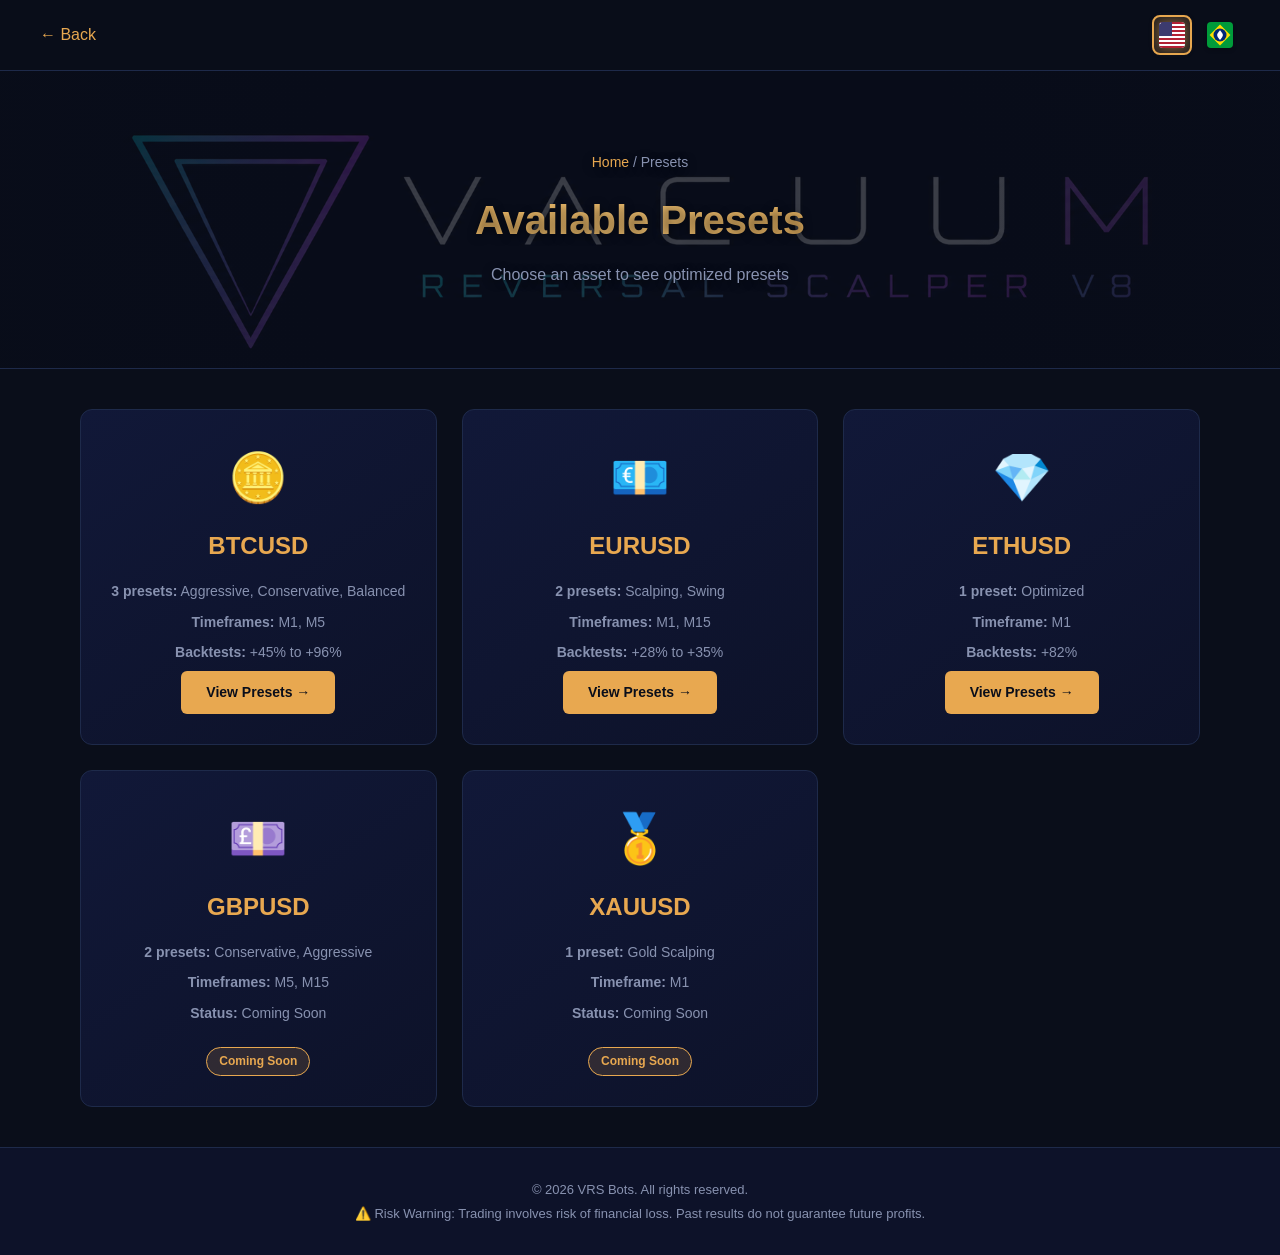
==== presets/index.html @ fb819c50 "Primeira versão do site" ====
<!DOCTYPE html>
<html lang="en">
<head>
    <meta charset="UTF-8">
    <meta name="viewport" content="width=device-width, initial-scale=1.0">
    <title data-i18n="presets_page.title">Presets - Vacuum Reversal Scalper V8</title>
    <meta name="description" content="Choose an asset to see optimized presets for Vacuum Reversal Scalper V8.">
    <link rel="stylesheet" href="../assets/css/style.css">
</head>
<body>
    <header>
        <nav>
            <a href="../index.html" class="logo" data-i18n="back">← Back</a>
        </nav>
    </header>

    <!-- Banner da página de presets -->
    <div class="page-banner">
        <p class="breadcrumb"><a href="../index.html" data-i18n="optimization_page.breadcrumb_home">Home</a> / <span data-i18n="optimization_page.breadcrumb_presets">Presets</span></p>
        <h1 data-i18n="presets_page.title">📊 Available Presets</h1>
        <p data-i18n="presets_page.desc">Choose an asset to see optimized presets</p>
    </div>

    <main class="presets-page" style="max-width: 1200px; margin: 40px auto; padding: 0 20px;">
        <div class="asset-grid">
            <!-- BTCUSD -->
            <a href="btcusd/" class="asset-card">
                <div class="asset-header">
                    <span class="asset-icon">🪙</span>
                    <h2>BTCUSD</h2>
                </div>
                <div class="asset-info">
                    <p><strong>3 presets:</strong> Aggressive, Conservative, Balanced</p>
                    <p><strong>Timeframes:</strong> M1, M5</p>
                    <p><strong>Backtests:</strong> +45% to +96%</p>
                </div>
                <span class="btn-card">View Presets →</span>
            </a>

            <!-- EURUSD -->
            <a href="eurusd/" class="asset-card">
                <div class="asset-header">
                    <span class="asset-icon">💶</span>
                    <h2>EURUSD</h2>
                </div>
                <div class="asset-info">
                    <p><strong>2 presets:</strong> Scalping, Swing</p>
                    <p><strong>Timeframes:</strong> M1, M15</p>
                    <p><strong>Backtests:</strong> +28% to +35%</p>
                </div>
                <span class="btn-card">View Presets →</span>
            </a>

            <!-- ETHUSD -->
            <a href="ethusd/" class="asset-card">
                <div class="asset-header">
                    <span class="asset-icon">💎</span>
                    <h2>ETHUSD</h2>
                </div>
                <div class="asset-info">
                    <p><strong>1 preset:</strong> Optimized</p>
                    <p><strong>Timeframe:</strong> M1</p>
                    <p><strong>Backtests:</strong> +82%</p>
                </div>
                <span class="btn-card">View Presets →</span>
            </a>

            <!-- GBPUSD -->
            <div class="asset-card">
                <div class="asset-header">
                    <span class="asset-icon">💷</span>
                    <h2>GBPUSD</h2>
                </div>
                <div class="asset-info">
                    <p><strong>2 presets:</strong> Conservative, Aggressive</p>
                    <p><strong>Timeframes:</strong> M5, M15</p>
                    <p><strong>Status:</strong> <span data-i18n="presets_page.coming_soon">Coming Soon</span></p>
                </div>
                <span class="badge" style="margin-top: 15px;" data-i18n="presets_page.coming_soon">Coming Soon</span>
            </div>

            <!-- XAUUSD -->
            <div class="asset-card">
                <div class="asset-header">
                    <span class="asset-icon">🥇</span>
                    <h2>XAUUSD</h2>
                </div>
                <div class="asset-info">
                    <p><strong>1 preset:</strong> Gold Scalping</p>
                    <p><strong>Timeframe:</strong> M1</p>
                    <p><strong>Status:</strong> <span data-i18n="presets_page.coming_soon">Coming Soon</span></p>
                </div>
                <span class="badge" style="margin-top: 15px;" data-i18n="presets_page.coming_soon">Coming Soon</span>
            </div>
        </div>
    </main>

    <footer>
        <p data-i18n="footer.copyright">© 2026 VRS Bots. All rights reserved.</p>
        <p data-i18n="footer.disclaimer">⚠️ Risk Warning: Trading involves risk of financial loss.</p>
    </footer>

    <script src="../assets/js/i18n.js"></script>
</body>
</html>
---- assets/css/style.css ----
/* ========== RESET ========== */
* {
    margin: 0;
    padding: 0;
    box-sizing: border-box;
}

/* ========== VARIÁVEIS DE CORES (Baseadas na Logo) ========== */
:root {
    /* Cores principais da logo */
    --bg-primary: #0a0e1a;
    --bg-secondary: #0d1229;
    --bg-card: #111838;
    --bg-table: #0b1025;
    
    /* Cores de texto */
    --text-primary: #e8ecf4;
    --text-secondary: #8892b0;
    
    /* Cores de destaque (dourado/laranja da logo) */
    --accent-primary: #e8a850;
    --accent-secondary: #c8893a;
    --accent-gold: #f0c070;
    
    /* Cores complementares */
    --accent-blue: #5b8def;
    --accent-red: #e05555;
    --accent-green: #4caf84;
    
    /* Bordas */
    --border: #1e2a4a;
    --border-light: #2a3a5a;
    
    /* Gradientes */
    --gradient-hero: linear-gradient(135deg, #0a0e1a 0%, #111d3a 50%, #0a0e1a 100%);
    --gradient-gold: linear-gradient(135deg, #e8a850, #f0c070, #c8893a);
    --gradient-card: linear-gradient(145deg, #111838, #0d1229);
}

/* ========== BASE ========== */
body {
    font-family: 'Segoe UI', Tahoma, Geneva, Verdana, sans-serif;
    background: var(--bg-primary);
    color: var(--text-primary);
    line-height: 1.6;
    min-height: 100vh;
}

a {
    color: var(--accent-primary);
    text-decoration: none;
    transition: all 0.3s;
}

a:hover {
    color: var(--accent-gold);
}

/* ========== HEADER ========== */
header {
    background: rgba(10, 14, 26, 0.95);
    backdrop-filter: blur(10px);
    padding: 15px 30px;
    border-bottom: 1px solid var(--border);
    position: sticky;
    top: 0;
    z-index: 100;
}

nav {
    display: flex;
    justify-content: space-between;
    align-items: center;
    max-width: 1200px;
    margin: 0 auto;
}

.logo img {
    height: 45px;
}

.nav-links {
    display: flex;
    list-style: none;
    gap: 30px;
}

.nav-links a {
    color: var(--text-primary);
    font-size: 15px;
    font-weight: 500;
    position: relative;
}

.nav-links a::after {
    content: '';
    position: absolute;
    width: 0;
    height: 2px;
    bottom: -5px;
    left: 0;
    background: var(--gradient-gold);
    transition: width 0.3s;
}

.nav-links a:hover::after {
    width: 100%;
}

/* ========== HERO COM BANNER ========== */
.hero {
    text-align: center;
    padding: 120px 20px;
    position: relative;
    overflow: hidden;
    /* Banner background */
    background-image: url('../images/banner.png');
    background-size: cover;
    background-position: center;
    background-repeat: no-repeat;
    border-bottom: 1px solid var(--border);
}

/* Overlay escuro com transparência 60% */
.hero::before {
    content: '';
    position: absolute;
    top: 0;
    left: 0;
    width: 100%;
    height: 100%;
    background: rgba(10, 14, 26, 0.9);  /* 60% de opacidade */
    z-index: 1;
}

/* Segundo overlay para efeito gradiente nas bordas */
.hero::after {
    content: '';
    position: absolute;
    top: 0;
    left: 0;
    width: 100%;
    height: 100%;
    background: radial-gradient(
        circle at center,
        transparent 40%,
        rgba(10, 14, 26, 0.4) 100%
    );
    z-index: 2;
}

/* Conteúdo do hero fica acima dos overlays */
.hero h1,
.hero .subtitle,
.hero p,
.hero .cta-buttons {
    position: relative;
    z-index: 3;
}

.hero h1 {
    font-size: 52px;
    margin-bottom: 15px;
    background: var(--gradient-gold);
    -webkit-background-clip: text;
    -webkit-text-fill-color: transparent;
    background-clip: text;
    text-shadow: 0 2px 10px rgba(0, 0, 0, 0.5);
}

.hero .subtitle {
    font-size: 24px;
    color: var(--accent-primary);
    margin-bottom: 10px;
    text-shadow: 0 2px 8px rgba(0, 0, 0, 0.5);
}

.hero p {
    font-size: 18px;
    color: var(--text-secondary);
    margin-bottom: 30px;
    text-shadow: 0 1px 5px rgba(0, 0, 0, 0.5);
}

.cta-buttons {
    display: flex;
    gap: 15px;
    justify-content: center;
    flex-wrap: wrap;
}

/* ========== BANNER PARA PÁGINAS INTERNAS ========== */
.page-banner {
    text-align: center;
    padding: 80px 20px;
    position: relative;
    overflow: hidden;
    background-image: url('../images/banner-interno.png');
    background-size: cover;
    background-position: center;
    background-repeat: no-repeat;
    border-bottom: 1px solid var(--border);
}

/* Overlay mais escuro para páginas internas (50%) */
.page-banner::before {
    content: '';
    position: absolute;
    top: 0;
    left: 0;
    width: 100%;
    height: 100%;
    background: rgba(10, 14, 26, 0.8);  /* 50% de opacidade */
    z-index: 1;
}

/* Gradiente suave nas bordas */
.page-banner::after {
    content: '';
    position: absolute;
    top: 0;
    left: 0;
    width: 100%;
    height: 100%;
    background: radial-gradient(
        circle at center,
        transparent 50%,
        rgba(10, 14, 26, 0.3) 100%
    );
    z-index: 2;
}

.page-banner h1,
.page-banner p,
.page-banner .breadcrumb {
    position: relative;
    z-index: 3;
    text-shadow: 0 2px 8px rgba(0, 0, 0, 0.5);
}

.page-banner h1 {
    font-size: 40px;
    margin-bottom: 10px;
    background: var(--gradient-gold);
    -webkit-background-clip: text;
    -webkit-text-fill-color: transparent;
    background-clip: text;
}

.page-banner p {
    color: var(--text-secondary);
    font-size: 16px;
}

.page-banner .breadcrumb {
    font-size: 14px;
    color: var(--text-secondary);
    margin-bottom: 15px;
}

.page-banner .breadcrumb a {
    color: var(--accent-primary);
}

/* ========== BOTÕES ========== */
.btn-primary {
    display: inline-block;
    padding: 14px 30px;
    background: var(--gradient-gold);
    color: #0a0e1a !important;
    border-radius: 8px;
    font-weight: 700;
    font-size: 16px;
    transition: all 0.3s;
    border: none;
    cursor: pointer;
    box-shadow: 0 4px 15px rgba(232, 168, 80, 0.3);
}

.btn-primary:hover {
    transform: translateY(-2px);
    box-shadow: 0 6px 25px rgba(232, 168, 80, 0.5);
    color: #0a0e1a !important;
}

.btn-secondary {
    display: inline-block;
    padding: 14px 30px;
    background: transparent;
    color: var(--accent-primary) !important;
    border: 2px solid var(--accent-primary);
    border-radius: 8px;
    font-weight: 600;
    font-size: 16px;
    transition: all 0.3s;
}

.btn-secondary:hover {
    background: rgba(232, 168, 80, 0.1);
    transform: translateY(-2px);
    box-shadow: 0 4px 15px rgba(232, 168, 80, 0.2);
}

.btn-download {
    display: inline-block;
    padding: 6px 15px;
    background: var(--accent-primary);
    color: #0a0e1a !important;
    border-radius: 5px;
    font-size: 13px;
    font-weight: 600;
    transition: all 0.3s;
}

.btn-download:hover {
    background: var(--accent-gold);
    transform: scale(1.05);
}

.btn-view {
    display: inline-block;
    padding: 6px 15px;
    background: transparent;
    color: var(--accent-primary) !important;
    border: 1px solid var(--accent-primary);
    border-radius: 5px;
    font-size: 13px;
    margin-right: 5px;
    transition: all 0.3s;
}

.btn-view:hover {
    background: rgba(232, 168, 80, 0.1);
}

.btn-card {
    display: inline-block;
    padding: 10px 25px;
    background: var(--accent-primary);
    color: #0a0e1a !important;
    border-radius: 6px;
    font-weight: 600;
    font-size: 14px;
    transition: all 0.3s;
}

.btn-card:hover {
    background: var(--accent-gold);
    transform: translateY(-2px);
}

.btn-buy {
    display: inline-block;
    padding: 16px 35px;
    background: var(--gradient-gold);
    color: #0a0e1a !important;
    border-radius: 10px;
    font-weight: 700;
    font-size: 18px;
    transition: all 0.3s;
    box-shadow: 0 4px 20px rgba(232, 168, 80, 0.4);
    margin-top: 20px;
}

.btn-buy:hover {
    transform: translateY(-3px);
    box-shadow: 0 8px 30px rgba(232, 168, 80, 0.6);
}

/* ========== SEÇÕES ========== */
section {
    padding: 80px 20px;
}

section h2 {
    text-align: center;
    font-size: 36px;
    margin-bottom: 20px;
    background: var(--gradient-gold);
    -webkit-background-clip: text;
    -webkit-text-fill-color: transparent;
    background-clip: text;
}

.section-desc {
    text-align: center;
    color: var(--text-secondary);
    font-size: 16px;
    margin-bottom: 40px;
}

/* ========== GRID DE CARDS ========== */
.about-grid, .preset-cards, .asset-grid {
    display: grid;
    grid-template-columns: repeat(auto-fit, minmax(280px, 1fr));
    gap: 25px;
    max-width: 1200px;
    margin: 0 auto;
    padding: 0 20px;
}

/* ========== ABOUT CARDS ========== */
.about-card {
    background: var(--gradient-card);
    padding: 30px;
    border-radius: 12px;
    border: 1px solid var(--border);
    transition: all 0.3s;
}

.about-card:hover {
    transform: translateY(-5px);
    box-shadow: 0 10px 30px rgba(0, 0, 0, 0.4);
    border-color: var(--accent-primary);
}

.card-icon {
    font-size: 40px;
    margin-bottom: 15px;
}

.about-card h3 {
    font-size: 20px;
    margin-bottom: 10px;
    color: var(--accent-primary);
}

.about-card p {
    color: var(--text-secondary);
    font-size: 14px;
    line-height: 1.7;
}

/* ========== PRESET CARDS ========== */
.preset-card {
    background: var(--gradient-card);
    padding: 30px;
    border-radius: 12px;
    border: 1px solid var(--border);
    text-align: center;
    transition: all 0.3s;
}

.preset-card:hover {
    transform: translateY(-5px);
    box-shadow: 0 10px 30px rgba(0, 0, 0, 0.4);
    border-color: var(--accent-primary);
}

.asset-icon {
    font-size: 48px;
    display: block;
    margin-bottom: 15px;
}

.preset-card h3 {
    font-size: 20px;
    margin-bottom: 10px;
    color: var(--accent-primary);
}

.preset-card p {
    color: var(--text-secondary);
    font-size: 14px;
    margin-bottom: 15px;
}

/* ========== BADGES ========== */
.badge {
    display: inline-block;
    padding: 4px 12px;
    border-radius: 20px;
    font-size: 12px;
    font-weight: 600;
    background: rgba(232, 168, 80, 0.15);
    color: var(--accent-primary);
    border: 1px solid var(--accent-primary);
}

.badge-red {
    background: rgba(224, 85, 85, 0.15);
    color: var(--accent-red);
    border: 1px solid var(--accent-red);
}

.badge-green {
    background: rgba(76, 175, 132, 0.15);
    color: var(--accent-green);
    border: 1px solid var(--accent-green);
}

.badge-blue {
    background: rgba(91, 141, 239, 0.15);
    color: var(--accent-blue);
    border: 1px solid var(--accent-blue);
}

.badge-gold {
    background: rgba(232, 168, 80, 0.15);
    color: var(--accent-gold);
    border: 1px solid var(--accent-gold);
}

/* ========== BUY SECTION ========== */
.buy-section {
    background: var(--gradient-hero);
    border-top: 1px solid var(--border);
    border-bottom: 1px solid var(--border);
}

.buy-card {
    max-width: 600px;
    margin: 0 auto;
    background: var(--gradient-card);
    padding: 40px;
    border-radius: 15px;
    border: 1px solid var(--border);
    text-align: center;
}

.buy-card h3 {
    font-size: 28px;
    margin-bottom: 15px;
    color: var(--accent-primary);
}

.buy-card p {
    color: var(--text-secondary);
    margin-bottom: 20px;
}

.buy-card ul {
    list-style: none;
    text-align: left;
    max-width: 300px;
    margin: 0 auto 20px;
}

.buy-card ul li {
    padding: 8px 0;
    color: var(--text-primary);
    font-size: 15px;
}

/* ========== PÁGINA DE PRESETS DO ATIVO ========== */
.preset-asset-page {
    max-width: 1100px;
    margin: 0 auto;
    padding: 40px 20px;
}

/* ========== PRESET SECTION ========== */
.preset-section {
    background: var(--gradient-card);
    border-radius: 15px;
    padding: 30px;
    margin-bottom: 40px;
    border: 1px solid var(--border);
}

.preset-title {
    display: flex;
    align-items: center;
    gap: 15px;
    margin-bottom: 20px;
    flex-wrap: wrap;
}

.preset-title h2 {
    font-size: 28px;
    color: var(--text-primary);
}

.preset-stats {
    display: flex;
    gap: 30px;
    margin-bottom: 15px;
    flex-wrap: wrap;
}

.stat-item {
    text-align: center;
}

.stat-value {
    display: block;
    font-size: 28px;
    font-weight: bold;
    color: var(--accent-primary);
}

.stat-label {
    display: block;
    font-size: 12px;
    color: var(--text-secondary);
    text-transform: uppercase;
    letter-spacing: 1px;
}

.preset-desc {
    color: var(--text-secondary);
    margin-bottom: 25px;
    font-size: 15px;
    line-height: 1.7;
}

/* ========== TABELA DE ARQUIVOS ========== */
.files-table {
    width: 100%;
    border-collapse: collapse;
    background: var(--bg-table);
    border-radius: 10px;
    overflow: hidden;
}

.files-table th {
    background: var(--bg-secondary);
    padding: 14px 15px;
    text-align: left;
    font-size: 13px;
    font-weight: 600;
    text-transform: uppercase;
    letter-spacing: 1px;
    color: var(--accent-primary);
    border-bottom: 2px solid var(--border);
}

.files-table td {
    padding: 14px 15px;
    border-bottom: 1px solid var(--border);
    font-size: 14px;
}

.files-table tbody tr:hover {
    background: rgba(232, 168, 80, 0.03);
}

.files-table strong {
    color: var(--text-primary);
}

/* ========== ASSET CARDS (Página de Presets) ========== */
.asset-grid {
    display: grid;
    grid-template-columns: repeat(auto-fit, minmax(280px, 1fr));
    gap: 25px;
    max-width: 1200px;
    margin: 0 auto;
    padding: 0 20px;
}

.asset-card {
    background: var(--gradient-card);
    padding: 30px;
    border-radius: 12px;
    border: 1px solid var(--border);
    text-align: center;
    transition: all 0.3s;
}

.asset-card:hover {
    transform: translateY(-5px);
    box-shadow: 0 10px 30px rgba(0, 0, 0, 0.4);
    border-color: var(--accent-primary);
}

.asset-header {
    margin-bottom: 15px;
}

.asset-header .asset-icon {
    font-size: 48px;
    display: block;
    margin-bottom: 10px;
}

.asset-header h2 {
    font-size: 24px;
    color: var(--accent-primary);
}

.asset-info p {
    color: var(--text-secondary);
    font-size: 14px;
    margin-bottom: 8px;
}

/* ========== FOOTER ========== */
footer {
    background: var(--bg-secondary);
    text-align: center;
    padding: 30px;
    border-top: 1px solid var(--border);
    color: var(--text-secondary);
    font-size: 13px;
    line-height: 1.8;
}

/* ========== RESPONSIVO ========== */
@media (max-width: 768px) {
    .hero h1 {
        font-size: 32px;
    }

    .nav-links {
        display: none;
    }

    .preset-stats {
        gap: 20px;
    }

    .stat-item {
        flex: 1;
        min-width: 80px;
    }

    .files-table {
        font-size: 12px;
    }

    .files-table th,
    .files-table td {
        padding: 10px;
    }

    .btn-download,
    .btn-view {
        padding: 4px 10px;
        font-size: 11px;
    }
    
    .buy-card {
        padding: 25px;
    }
    
    .hero {
        padding: 80px 20px;
    }
    
    .page-banner {
        padding: 60px 20px;
    }
}
/* ========== TABELA DE OTIMIZAÇÕES ========== */
.table-container {
    overflow-x: auto;
    margin-bottom: 30px;
    border-radius: 12px;
    border: 1px solid var(--border);
}

.optimization-table {
    width: 100%;
    min-width: 900px;
    border-collapse: collapse;
    background: var(--bg-table);
    font-size: 14px;
}

.optimization-table th {
    background: var(--bg-secondary);
    padding: 18px 15px;
    text-align: center;
    font-size: 13px;
    font-weight: 700;
    text-transform: uppercase;
    letter-spacing: 0.5px;
    color: var(--accent-primary);
    border-bottom: 3px solid var(--accent-primary);
    white-space: nowrap;
}

.optimization-table td {
    padding: 16px 15px;
    text-align: center;
    border-bottom: 1px solid var(--border);
    white-space: nowrap;
    color: var(--text-primary);
    font-size: 14px;
}

.optimization-table tbody tr {
    transition: all 0.3s;
}

.optimization-table tbody tr:hover {
    background: rgba(232, 168, 80, 0.05);
    transform: scale(1.005);
}

.optimization-table tbody tr:nth-child(even) {
    background: rgba(255, 255, 255, 0.015);
}

.optimization-table tbody tr:nth-child(even):hover {
    background: rgba(232, 168, 80, 0.05);
}

/* Valores positivos (verde) */
.optimization-table .positive {
    color: var(--accent-green);
    font-weight: 700;
}

/* Valores negativos (vermelho) */
.optimization-table .negative {
    color: var(--accent-red);
    font-weight: 600;
}

/* Coluna de Download */
.optimization-table td:last-child {
    padding: 12px;
}

/* ========== INFO DO ZIP ========== */
.zip-info {
    background: var(--gradient-card);
    border-radius: 12px;
    padding: 25px 30px;
    border: 1px solid var(--border);
    text-align: center;
}

.zip-info h3 {
    color: var(--accent-primary);
    margin-bottom: 15px;
    font-size: 16px;
}

.zip-items {
    display: flex;
    justify-content: center;
    gap: 20px;
    flex-wrap: wrap;
}

.zip-item {
    background: var(--bg-secondary);
    padding: 10px 18px;
    border-radius: 8px;
    font-size: 13px;
    color: var(--text-secondary);
    border: 1px solid var(--border);
    display: flex;
    align-items: center;
    gap: 8px;
}

/* ========== RESPONSIVO ========== */
@media (max-width: 768px) {
    .optimization-table {
        min-width: 700px;
        font-size: 12px;
    }
    
    .optimization-table th,
    .optimization-table td {
        padding: 10px 8px;
        font-size: 11px;
    }
    
    .zip-items {
        gap: 10px;
    }
    
    .zip-item {
        font-size: 11px;
        padding: 8px 12px;
    }
}
/* ========== SELETOR DE IDIOMA ========== */
.lang-switcher {
    display: flex;
    gap: 5px;
    margin-left: 20px;
}

.lang-btn {
    padding: 6px 12px;
    background: transparent;
    color: var(--text-secondary);
    border: 1px solid var(--border);
    border-radius: 6px;
    cursor: pointer;
    font-size: 13px;
    font-weight: 500;
    transition: all 0.3s;
}

.lang-btn:hover {
    color: var(--accent-primary);
    border-color: var(--accent-primary);
}

.lang-btn.active {
    background: var(--accent-primary);
    color: #0a0e1a;
    border-color: var(--accent-primary);
    font-weight: 700;
}

@media (max-width: 768px) {
    .lang-switcher {
        margin-left: 10px;
    }
    
    .lang-btn {
        padding: 4px 8px;
        font-size: 11px;
    }
}
/* ========== BOTÃO VER MAIS ========== */
.see-more {
    text-align: center;
    margin-top: 40px;
}

.btn-see-more {
    display: inline-block;
    padding: 16px 40px;
    background: transparent;
    color: var(--accent-primary) !important;
    border: 2px solid var(--accent-primary);
    border-radius: 10px;
    font-weight: 700;
    font-size: 16px;
    transition: all 0.3s;
    text-transform: uppercase;
    letter-spacing: 1px;
}

.btn-see-more:hover {
    background: var(--accent-primary);
    color: #0a0e1a !important;
    transform: translateY(-2px);
    box-shadow: 0 5px 20px rgba(232, 168, 80, 0.3);
}
/* ========== SELETOR DE IDIOMA COM BANDEIRAS ========== */
.lang-switcher {
    display: flex;
    gap: 8px;
    margin-left: 20px;
    align-items: center;
}

.lang-btn {
    display: flex;
    align-items: center;
    justify-content: center;
    padding: 6px;
    background: transparent;
    border: 2px solid transparent;
    border-radius: 8px;
    cursor: pointer;
    transition: all 0.3s;
    width: 40px;
    height: 40px;
}

.lang-btn img {
    width: 26px;
    height: 26px;
    border-radius: 4px;
    transition: all 0.3s;
    box-shadow: 0 2px 4px rgba(0,0,0,0.2);
}

.lang-btn:hover {
    background: rgba(232, 168, 80, 0.1);
    border-color: rgba(232, 168, 80, 0.3);
}

.lang-btn:hover img {
    transform: scale(1.1);
}

.lang-btn.active {
    background: rgba(232, 168, 80, 0.15);
    border-color: var(--accent-primary);
}

.lang-btn.active img {
    box-shadow: 0 0 10px rgba(232, 168, 80, 0.5);
}

.lang-btn:disabled {
    opacity: 0.5;
    cursor: not-allowed;
}

@media (max-width: 768px) {
    .lang-switcher {
        margin-left: 10px;
        gap: 5px;
    }
    
    .lang-btn {
        width: 36px;
        height: 36px;
    }
    
    .lang-btn img {
        width: 22px;
        height: 22px;
    }
}
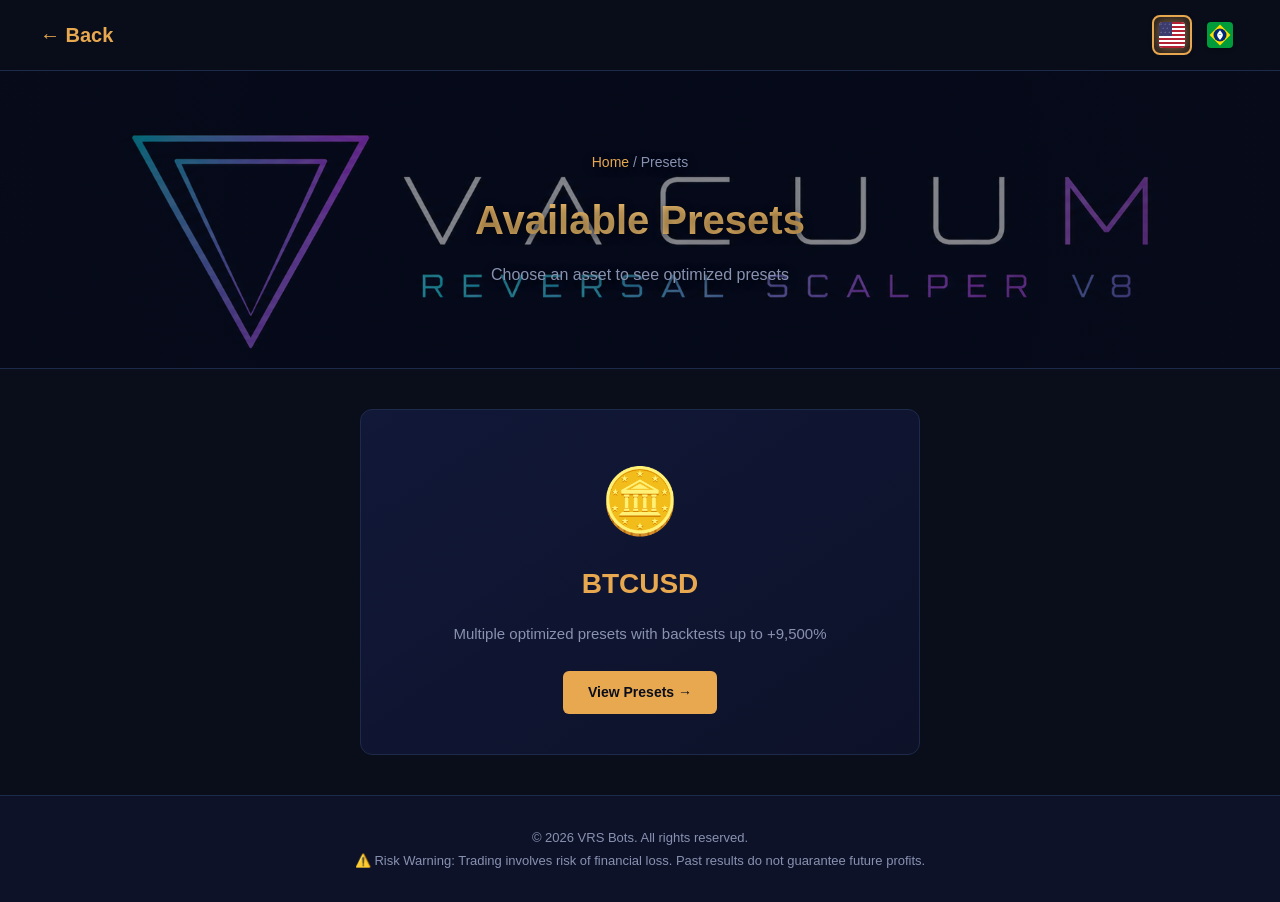
==== commit c68b7e38: "Adicionado style.css, main.js, data.json, bandeiras SVG" ====
--- a/presets/index.html
+++ b/presets/index.html
@@ -4,7 +4,7 @@
     <meta charset="UTF-8">
     <meta name="viewport" content="width=device-width, initial-scale=1.0">
     <title data-i18n="presets_page.title">Presets - Vacuum Reversal Scalper V8</title>
-    <meta name="description" content="Choose an asset to see optimized presets for Vacuum Reversal Scalper V8.">
+    <meta name="description" content="BTCUSD optimized presets for Vacuum Reversal Scalper V8.">
     <link rel="stylesheet" href="../assets/css/style.css">
 </head>
 <body>
@@ -14,85 +14,27 @@
         </nav>
     </header>
 
-    <!-- Banner da página de presets -->
+    <!-- Banner -->
     <div class="page-banner">
-        <p class="breadcrumb"><a href="../index.html" data-i18n="optimization_page.breadcrumb_home">Home</a> / <span data-i18n="optimization_page.breadcrumb_presets">Presets</span></p>
+        <p class="breadcrumb">
+            <a href="../index.html" data-i18n="optimization_page.breadcrumb_home">Home</a> / 
+            <span data-i18n="optimization_page.breadcrumb_presets">Presets</span>
+        </p>
         <h1 data-i18n="presets_page.title">📊 Available Presets</h1>
         <p data-i18n="presets_page.desc">Choose an asset to see optimized presets</p>
     </div>
 
-    <main class="presets-page" style="max-width: 1200px; margin: 40px auto; padding: 0 20px;">
-        <div class="asset-grid">
-            <!-- BTCUSD -->
-            <a href="btcusd/" class="asset-card">
-                <div class="asset-header">
-                    <span class="asset-icon">🪙</span>
-                    <h2>BTCUSD</h2>
-                </div>
-                <div class="asset-info">
-                    <p><strong>3 presets:</strong> Aggressive, Conservative, Balanced</p>
-                    <p><strong>Timeframes:</strong> M1, M5</p>
-                    <p><strong>Backtests:</strong> +45% to +96%</p>
-                </div>
-                <span class="btn-card">View Presets →</span>
-            </a>
-
-            <!-- EURUSD -->
-            <a href="eurusd/" class="asset-card">
-                <div class="asset-header">
-                    <span class="asset-icon">💶</span>
-                    <h2>EURUSD</h2>
-                </div>
-                <div class="asset-info">
-                    <p><strong>2 presets:</strong> Scalping, Swing</p>
-                    <p><strong>Timeframes:</strong> M1, M15</p>
-                    <p><strong>Backtests:</strong> +28% to +35%</p>
-                </div>
-                <span class="btn-card">View Presets →</span>
-            </a>
-
-            <!-- ETHUSD -->
-            <a href="ethusd/" class="asset-card">
-                <div class="asset-header">
-                    <span class="asset-icon">💎</span>
-                    <h2>ETHUSD</h2>
-                </div>
-                <div class="asset-info">
-                    <p><strong>1 preset:</strong> Optimized</p>
-                    <p><strong>Timeframe:</strong> M1</p>
-                    <p><strong>Backtests:</strong> +82%</p>
-                </div>
-                <span class="btn-card">View Presets →</span>
-            </a>
-
-            <!-- GBPUSD -->
-            <div class="asset-card">
-                <div class="asset-header">
-                    <span class="asset-icon">💷</span>
-                    <h2>GBPUSD</h2>
-                </div>
-                <div class="asset-info">
-                    <p><strong>2 presets:</strong> Conservative, Aggressive</p>
-                    <p><strong>Timeframes:</strong> M5, M15</p>
-                    <p><strong>Status:</strong> <span data-i18n="presets_page.coming_soon">Coming Soon</span></p>
-                </div>
-                <span class="badge" style="margin-top: 15px;" data-i18n="presets_page.coming_soon">Coming Soon</span>
+    <main class="presets-page" style="max-width: 600px; margin: 40px auto; padding: 0 20px;">
+        <a href="btcusd/" class="asset-card">
+            <div class="asset-header">
+                <span class="asset-icon">🪙</span>
+                <h2>BTCUSD</h2>
             </div>
-
-            <!-- XAUUSD -->
-            <div class="asset-card">
-                <div class="asset-header">
-                    <span class="asset-icon">🥇</span>
-                    <h2>XAUUSD</h2>
-                </div>
-                <div class="asset-info">
-                    <p><strong>1 preset:</strong> Gold Scalping</p>
-                    <p><strong>Timeframe:</strong> M1</p>
-                    <p><strong>Status:</strong> <span data-i18n="presets_page.coming_soon">Coming Soon</span></p>
-                </div>
-                <span class="badge" style="margin-top: 15px;" data-i18n="presets_page.coming_soon">Coming Soon</span>
+            <div class="asset-info">
+                <p data-i18n="presets_page.btcusd_desc">Multiple optimized presets with backtests up to +9,500%</p>
             </div>
-        </div>
+            <span class="btn-card" data-i18n="presets_page.view_presets">View Presets →</span>
+        </a>
     </main>
 
     <footer>
--- a/assets/css/style.css
+++ b/assets/css/style.css
@@ -5,33 +5,27 @@
     box-sizing: border-box;
 }
 
-/* ========== VARIÁVEIS DE CORES (Baseadas na Logo) ========== */
+/* ========== VARIÁVEIS DE CORES ========== */
 :root {
-    /* Cores principais da logo */
     --bg-primary: #0a0e1a;
     --bg-secondary: #0d1229;
     --bg-card: #111838;
     --bg-table: #0b1025;
     
-    /* Cores de texto */
     --text-primary: #e8ecf4;
     --text-secondary: #8892b0;
     
-    /* Cores de destaque (dourado/laranja da logo) */
     --accent-primary: #e8a850;
     --accent-secondary: #c8893a;
     --accent-gold: #f0c070;
     
-    /* Cores complementares */
     --accent-blue: #5b8def;
     --accent-red: #e05555;
     --accent-green: #4caf84;
     
-    /* Bordas */
     --border: #1e2a4a;
     --border-light: #2a3a5a;
     
-    /* Gradientes */
     --gradient-hero: linear-gradient(135deg, #0a0e1a 0%, #111d3a 50%, #0a0e1a 100%);
     --gradient-gold: linear-gradient(135deg, #e8a850, #f0c070, #c8893a);
     --gradient-card: linear-gradient(145deg, #111838, #0d1229);
@@ -79,6 +73,12 @@
     height: 45px;
 }
 
+.logo {
+    font-size: 20px;
+    font-weight: bold;
+    color: var(--accent-primary) !important;
+}
+
 .nav-links {
     display: flex;
     list-style: none;
@@ -113,7 +113,6 @@
     padding: 120px 20px;
     position: relative;
     overflow: hidden;
-    /* Banner background */
     background-image: url('../images/banner.png');
     background-size: cover;
     background-position: center;
@@ -121,7 +120,6 @@
     border-bottom: 1px solid var(--border);
 }
 
-/* Overlay escuro com transparência 60% */
 .hero::before {
     content: '';
     position: absolute;
@@ -129,11 +127,10 @@
     left: 0;
     width: 100%;
     height: 100%;
-    background: rgba(10, 14, 26, 0.9);  /* 60% de opacidade */
+    background: rgba(10, 14, 26, 0.6);
     z-index: 1;
 }
 
-/* Segundo overlay para efeito gradiente nas bordas */
 .hero::after {
     content: '';
     position: absolute;
@@ -141,15 +138,10 @@
     left: 0;
     width: 100%;
     height: 100%;
-    background: radial-gradient(
-        circle at center,
-        transparent 40%,
-        rgba(10, 14, 26, 0.4) 100%
-    );
+    background: radial-gradient(circle at center, transparent 40%, rgba(10, 14, 26, 0.4) 100%);
     z-index: 2;
 }
 
-/* Conteúdo do hero fica acima dos overlays */
 .hero h1,
 .hero .subtitle,
 .hero p,
@@ -189,7 +181,7 @@
     flex-wrap: wrap;
 }
 
-/* ========== BANNER PARA PÁGINAS INTERNAS ========== */
+/* ========== BANNER PÁGINAS INTERNAS ========== */
 .page-banner {
     text-align: center;
     padding: 80px 20px;
@@ -202,7 +194,6 @@
     border-bottom: 1px solid var(--border);
 }
 
-/* Overlay mais escuro para páginas internas (50%) */
 .page-banner::before {
     content: '';
     position: absolute;
@@ -210,11 +201,10 @@
     left: 0;
     width: 100%;
     height: 100%;
-    background: rgba(10, 14, 26, 0.8);  /* 50% de opacidade */
+    background: rgba(10, 14, 26, 0.5);
     z-index: 1;
 }
 
-/* Gradiente suave nas bordas */
 .page-banner::after {
     content: '';
     position: absolute;
@@ -222,11 +212,7 @@
     left: 0;
     width: 100%;
     height: 100%;
-    background: radial-gradient(
-        circle at center,
-        transparent 50%,
-        rgba(10, 14, 26, 0.3) 100%
-    );
+    background: radial-gradient(circle at center, transparent 50%, rgba(10, 14, 26, 0.3) 100%);
     z-index: 2;
 }
 
@@ -280,7 +266,6 @@
 .btn-primary:hover {
     transform: translateY(-2px);
     box-shadow: 0 6px 25px rgba(232, 168, 80, 0.5);
-    color: #0a0e1a !important;
 }
 
 .btn-secondary {
@@ -317,22 +302,6 @@
     transform: scale(1.05);
 }
 
-.btn-view {
-    display: inline-block;
-    padding: 6px 15px;
-    background: transparent;
-    color: var(--accent-primary) !important;
-    border: 1px solid var(--accent-primary);
-    border-radius: 5px;
-    font-size: 13px;
-    margin-right: 5px;
-    transition: all 0.3s;
-}
-
-.btn-view:hover {
-    background: rgba(232, 168, 80, 0.1);
-}
-
 .btn-card {
     display: inline-block;
     padding: 10px 25px;
@@ -342,6 +311,7 @@
     font-weight: 600;
     font-size: 14px;
     transition: all 0.3s;
+    margin-top: 15px;
 }
 
 .btn-card:hover {
@@ -365,556 +335,6 @@
 .btn-buy:hover {
     transform: translateY(-3px);
     box-shadow: 0 8px 30px rgba(232, 168, 80, 0.6);
-}
-
-/* ========== SEÇÕES ========== */
-section {
-    padding: 80px 20px;
-}
-
-section h2 {
-    text-align: center;
-    font-size: 36px;
-    margin-bottom: 20px;
-    background: var(--gradient-gold);
-    -webkit-background-clip: text;
-    -webkit-text-fill-color: transparent;
-    background-clip: text;
-}
-
-.section-desc {
-    text-align: center;
-    color: var(--text-secondary);
-    font-size: 16px;
-    margin-bottom: 40px;
-}
-
-/* ========== GRID DE CARDS ========== */
-.about-grid, .preset-cards, .asset-grid {
-    display: grid;
-    grid-template-columns: repeat(auto-fit, minmax(280px, 1fr));
-    gap: 25px;
-    max-width: 1200px;
-    margin: 0 auto;
-    padding: 0 20px;
-}
-
-/* ========== ABOUT CARDS ========== */
-.about-card {
-    background: var(--gradient-card);
-    padding: 30px;
-    border-radius: 12px;
-    border: 1px solid var(--border);
-    transition: all 0.3s;
-}
-
-.about-card:hover {
-    transform: translateY(-5px);
-    box-shadow: 0 10px 30px rgba(0, 0, 0, 0.4);
-    border-color: var(--accent-primary);
-}
-
-.card-icon {
-    font-size: 40px;
-    margin-bottom: 15px;
-}
-
-.about-card h3 {
-    font-size: 20px;
-    margin-bottom: 10px;
-    color: var(--accent-primary);
-}
-
-.about-card p {
-    color: var(--text-secondary);
-    font-size: 14px;
-    line-height: 1.7;
-}
-
-/* ========== PRESET CARDS ========== */
-.preset-card {
-    background: var(--gradient-card);
-    padding: 30px;
-    border-radius: 12px;
-    border: 1px solid var(--border);
-    text-align: center;
-    transition: all 0.3s;
-}
-
-.preset-card:hover {
-    transform: translateY(-5px);
-    box-shadow: 0 10px 30px rgba(0, 0, 0, 0.4);
-    border-color: var(--accent-primary);
-}
-
-.asset-icon {
-    font-size: 48px;
-    display: block;
-    margin-bottom: 15px;
-}
-
-.preset-card h3 {
-    font-size: 20px;
-    margin-bottom: 10px;
-    color: var(--accent-primary);
-}
-
-.preset-card p {
-    color: var(--text-secondary);
-    font-size: 14px;
-    margin-bottom: 15px;
-}
-
-/* ========== BADGES ========== */
-.badge {
-    display: inline-block;
-    padding: 4px 12px;
-    border-radius: 20px;
-    font-size: 12px;
-    font-weight: 600;
-    background: rgba(232, 168, 80, 0.15);
-    color: var(--accent-primary);
-    border: 1px solid var(--accent-primary);
-}
-
-.badge-red {
-    background: rgba(224, 85, 85, 0.15);
-    color: var(--accent-red);
-    border: 1px solid var(--accent-red);
-}
-
-.badge-green {
-    background: rgba(76, 175, 132, 0.15);
-    color: var(--accent-green);
-    border: 1px solid var(--accent-green);
-}
-
-.badge-blue {
-    background: rgba(91, 141, 239, 0.15);
-    color: var(--accent-blue);
-    border: 1px solid var(--accent-blue);
-}
-
-.badge-gold {
-    background: rgba(232, 168, 80, 0.15);
-    color: var(--accent-gold);
-    border: 1px solid var(--accent-gold);
-}
-
-/* ========== BUY SECTION ========== */
-.buy-section {
-    background: var(--gradient-hero);
-    border-top: 1px solid var(--border);
-    border-bottom: 1px solid var(--border);
-}
-
-.buy-card {
-    max-width: 600px;
-    margin: 0 auto;
-    background: var(--gradient-card);
-    padding: 40px;
-    border-radius: 15px;
-    border: 1px solid var(--border);
-    text-align: center;
-}
-
-.buy-card h3 {
-    font-size: 28px;
-    margin-bottom: 15px;
-    color: var(--accent-primary);
-}
-
-.buy-card p {
-    color: var(--text-secondary);
-    margin-bottom: 20px;
-}
-
-.buy-card ul {
-    list-style: none;
-    text-align: left;
-    max-width: 300px;
-    margin: 0 auto 20px;
-}
-
-.buy-card ul li {
-    padding: 8px 0;
-    color: var(--text-primary);
-    font-size: 15px;
-}
-
-/* ========== PÁGINA DE PRESETS DO ATIVO ========== */
-.preset-asset-page {
-    max-width: 1100px;
-    margin: 0 auto;
-    padding: 40px 20px;
-}
-
-/* ========== PRESET SECTION ========== */
-.preset-section {
-    background: var(--gradient-card);
-    border-radius: 15px;
-    padding: 30px;
-    margin-bottom: 40px;
-    border: 1px solid var(--border);
-}
-
-.preset-title {
-    display: flex;
-    align-items: center;
-    gap: 15px;
-    margin-bottom: 20px;
-    flex-wrap: wrap;
-}
-
-.preset-title h2 {
-    font-size: 28px;
-    color: var(--text-primary);
-}
-
-.preset-stats {
-    display: flex;
-    gap: 30px;
-    margin-bottom: 15px;
-    flex-wrap: wrap;
-}
-
-.stat-item {
-    text-align: center;
-}
-
-.stat-value {
-    display: block;
-    font-size: 28px;
-    font-weight: bold;
-    color: var(--accent-primary);
-}
-
-.stat-label {
-    display: block;
-    font-size: 12px;
-    color: var(--text-secondary);
-    text-transform: uppercase;
-    letter-spacing: 1px;
-}
-
-.preset-desc {
-    color: var(--text-secondary);
-    margin-bottom: 25px;
-    font-size: 15px;
-    line-height: 1.7;
-}
-
-/* ========== TABELA DE ARQUIVOS ========== */
-.files-table {
-    width: 100%;
-    border-collapse: collapse;
-    background: var(--bg-table);
-    border-radius: 10px;
-    overflow: hidden;
-}
-
-.files-table th {
-    background: var(--bg-secondary);
-    padding: 14px 15px;
-    text-align: left;
-    font-size: 13px;
-    font-weight: 600;
-    text-transform: uppercase;
-    letter-spacing: 1px;
-    color: var(--accent-primary);
-    border-bottom: 2px solid var(--border);
-}
-
-.files-table td {
-    padding: 14px 15px;
-    border-bottom: 1px solid var(--border);
-    font-size: 14px;
-}
-
-.files-table tbody tr:hover {
-    background: rgba(232, 168, 80, 0.03);
-}
-
-.files-table strong {
-    color: var(--text-primary);
-}
-
-/* ========== ASSET CARDS (Página de Presets) ========== */
-.asset-grid {
-    display: grid;
-    grid-template-columns: repeat(auto-fit, minmax(280px, 1fr));
-    gap: 25px;
-    max-width: 1200px;
-    margin: 0 auto;
-    padding: 0 20px;
-}
-
-.asset-card {
-    background: var(--gradient-card);
-    padding: 30px;
-    border-radius: 12px;
-    border: 1px solid var(--border);
-    text-align: center;
-    transition: all 0.3s;
-}
-
-.asset-card:hover {
-    transform: translateY(-5px);
-    box-shadow: 0 10px 30px rgba(0, 0, 0, 0.4);
-    border-color: var(--accent-primary);
-}
-
-.asset-header {
-    margin-bottom: 15px;
-}
-
-.asset-header .asset-icon {
-    font-size: 48px;
-    display: block;
-    margin-bottom: 10px;
-}
-
-.asset-header h2 {
-    font-size: 24px;
-    color: var(--accent-primary);
-}
-
-.asset-info p {
-    color: var(--text-secondary);
-    font-size: 14px;
-    margin-bottom: 8px;
-}
-
-/* ========== FOOTER ========== */
-footer {
-    background: var(--bg-secondary);
-    text-align: center;
-    padding: 30px;
-    border-top: 1px solid var(--border);
-    color: var(--text-secondary);
-    font-size: 13px;
-    line-height: 1.8;
-}
-
-/* ========== RESPONSIVO ========== */
-@media (max-width: 768px) {
-    .hero h1 {
-        font-size: 32px;
-    }
-
-    .nav-links {
-        display: none;
-    }
-
-    .preset-stats {
-        gap: 20px;
-    }
-
-    .stat-item {
-        flex: 1;
-        min-width: 80px;
-    }
-
-    .files-table {
-        font-size: 12px;
-    }
-
-    .files-table th,
-    .files-table td {
-        padding: 10px;
-    }
-
-    .btn-download,
-    .btn-view {
-        padding: 4px 10px;
-        font-size: 11px;
-    }
-    
-    .buy-card {
-        padding: 25px;
-    }
-    
-    .hero {
-        padding: 80px 20px;
-    }
-    
-    .page-banner {
-        padding: 60px 20px;
-    }
-}
-/* ========== TABELA DE OTIMIZAÇÕES ========== */
-.table-container {
-    overflow-x: auto;
-    margin-bottom: 30px;
-    border-radius: 12px;
-    border: 1px solid var(--border);
-}
-
-.optimization-table {
-    width: 100%;
-    min-width: 900px;
-    border-collapse: collapse;
-    background: var(--bg-table);
-    font-size: 14px;
-}
-
-.optimization-table th {
-    background: var(--bg-secondary);
-    padding: 18px 15px;
-    text-align: center;
-    font-size: 13px;
-    font-weight: 700;
-    text-transform: uppercase;
-    letter-spacing: 0.5px;
-    color: var(--accent-primary);
-    border-bottom: 3px solid var(--accent-primary);
-    white-space: nowrap;
-}
-
-.optimization-table td {
-    padding: 16px 15px;
-    text-align: center;
-    border-bottom: 1px solid var(--border);
-    white-space: nowrap;
-    color: var(--text-primary);
-    font-size: 14px;
-}
-
-.optimization-table tbody tr {
-    transition: all 0.3s;
-}
-
-.optimization-table tbody tr:hover {
-    background: rgba(232, 168, 80, 0.05);
-    transform: scale(1.005);
-}
-
-.optimization-table tbody tr:nth-child(even) {
-    background: rgba(255, 255, 255, 0.015);
-}
-
-.optimization-table tbody tr:nth-child(even):hover {
-    background: rgba(232, 168, 80, 0.05);
-}
-
-/* Valores positivos (verde) */
-.optimization-table .positive {
-    color: var(--accent-green);
-    font-weight: 700;
-}
-
-/* Valores negativos (vermelho) */
-.optimization-table .negative {
-    color: var(--accent-red);
-    font-weight: 600;
-}
-
-/* Coluna de Download */
-.optimization-table td:last-child {
-    padding: 12px;
-}
-
-/* ========== INFO DO ZIP ========== */
-.zip-info {
-    background: var(--gradient-card);
-    border-radius: 12px;
-    padding: 25px 30px;
-    border: 1px solid var(--border);
-    text-align: center;
-}
-
-.zip-info h3 {
-    color: var(--accent-primary);
-    margin-bottom: 15px;
-    font-size: 16px;
-}
-
-.zip-items {
-    display: flex;
-    justify-content: center;
-    gap: 20px;
-    flex-wrap: wrap;
-}
-
-.zip-item {
-    background: var(--bg-secondary);
-    padding: 10px 18px;
-    border-radius: 8px;
-    font-size: 13px;
-    color: var(--text-secondary);
-    border: 1px solid var(--border);
-    display: flex;
-    align-items: center;
-    gap: 8px;
-}
-
-/* ========== RESPONSIVO ========== */
-@media (max-width: 768px) {
-    .optimization-table {
-        min-width: 700px;
-        font-size: 12px;
-    }
-    
-    .optimization-table th,
-    .optimization-table td {
-        padding: 10px 8px;
-        font-size: 11px;
-    }
-    
-    .zip-items {
-        gap: 10px;
-    }
-    
-    .zip-item {
-        font-size: 11px;
-        padding: 8px 12px;
-    }
-}
-/* ========== SELETOR DE IDIOMA ========== */
-.lang-switcher {
-    display: flex;
-    gap: 5px;
-    margin-left: 20px;
-}
-
-.lang-btn {
-    padding: 6px 12px;
-    background: transparent;
-    color: var(--text-secondary);
-    border: 1px solid var(--border);
-    border-radius: 6px;
-    cursor: pointer;
-    font-size: 13px;
-    font-weight: 500;
-    transition: all 0.3s;
-}
-
-.lang-btn:hover {
-    color: var(--accent-primary);
-    border-color: var(--accent-primary);
-}
-
-.lang-btn.active {
-    background: var(--accent-primary);
-    color: #0a0e1a;
-    border-color: var(--accent-primary);
-    font-weight: 700;
-}
-
-@media (max-width: 768px) {
-    .lang-switcher {
-        margin-left: 10px;
-    }
-    
-    .lang-btn {
-        padding: 4px 8px;
-        font-size: 11px;
-    }
-}
-/* ========== BOTÃO VER MAIS ========== */
-.see-more {
-    text-align: center;
-    margin-top: 40px;
 }
 
 .btn-see-more {
@@ -937,7 +357,334 @@
     transform: translateY(-2px);
     box-shadow: 0 5px 20px rgba(232, 168, 80, 0.3);
 }
-/* ========== SELETOR DE IDIOMA COM BANDEIRAS ========== */
+
+/* ========== SEÇÕES ========== */
+section {
+    padding: 80px 20px;
+}
+
+section h2 {
+    text-align: center;
+    font-size: 36px;
+    margin-bottom: 20px;
+    background: var(--gradient-gold);
+    -webkit-background-clip: text;
+    -webkit-text-fill-color: transparent;
+    background-clip: text;
+}
+
+.section-desc {
+    text-align: center;
+    color: var(--text-secondary);
+    font-size: 16px;
+    margin-bottom: 40px;
+}
+
+/* ========== GRID DE CARDS ========== */
+.about-grid {
+    display: grid;
+    grid-template-columns: repeat(auto-fit, minmax(250px, 1fr));
+    gap: 25px;
+    max-width: 1200px;
+    margin: 0 auto;
+    padding: 0 20px;
+}
+
+.preset-cards {
+    display: flex;
+    justify-content: center;
+    gap: 25px;
+    max-width: 400px;
+    margin: 0 auto;
+    padding: 0 20px;
+}
+
+/* ========== ABOUT CARDS ========== */
+.about-card {
+    background: var(--gradient-card);
+    padding: 30px;
+    border-radius: 12px;
+    border: 1px solid var(--border);
+    transition: all 0.3s;
+}
+
+.about-card:hover {
+    transform: translateY(-5px);
+    box-shadow: 0 10px 30px rgba(0, 0, 0, 0.4);
+    border-color: var(--accent-primary);
+}
+
+.card-icon {
+    font-size: 40px;
+    margin-bottom: 15px;
+}
+
+.about-card h3 {
+    font-size: 20px;
+    margin-bottom: 10px;
+    color: var(--accent-primary);
+}
+
+.about-card p {
+    color: var(--text-secondary);
+    font-size: 14px;
+    line-height: 1.7;
+}
+
+/* ========== PRESET CARD ========== */
+.preset-card {
+    background: var(--gradient-card);
+    padding: 40px;
+    border-radius: 12px;
+    border: 1px solid var(--border);
+    text-align: center;
+    transition: all 0.3s;
+    width: 100%;
+}
+
+.preset-card:hover {
+    transform: translateY(-5px);
+    box-shadow: 0 10px 30px rgba(0, 0, 0, 0.4);
+    border-color: var(--accent-primary);
+}
+
+.asset-icon {
+    font-size: 64px;
+    display: block;
+    margin-bottom: 15px;
+}
+
+.preset-card h3 {
+    font-size: 24px;
+    margin-bottom: 10px;
+    color: var(--accent-primary);
+}
+
+.preset-card p {
+    color: var(--text-secondary);
+    font-size: 14px;
+    margin-bottom: 15px;
+}
+
+/* ========== BADGES ========== */
+.badge {
+    display: inline-block;
+    padding: 6px 15px;
+    border-radius: 20px;
+    font-size: 13px;
+    font-weight: 600;
+    background: rgba(232, 168, 80, 0.15);
+    color: var(--accent-primary);
+    border: 1px solid var(--accent-primary);
+}
+
+.badge-red {
+    background: rgba(224, 85, 85, 0.15);
+    color: var(--accent-red);
+    border: 1px solid var(--accent-red);
+}
+
+.badge-green {
+    background: rgba(76, 175, 132, 0.15);
+    color: var(--accent-green);
+    border: 1px solid var(--accent-green);
+}
+
+.badge-blue {
+    background: rgba(91, 141, 239, 0.15);
+    color: var(--accent-blue);
+    border: 1px solid var(--accent-blue);
+}
+
+/* ========== BUY SECTION ========== */
+.buy-section {
+    background: var(--gradient-hero);
+    border-top: 1px solid var(--border);
+    border-bottom: 1px solid var(--border);
+}
+
+.buy-card {
+    max-width: 600px;
+    margin: 0 auto;
+    background: var(--gradient-card);
+    padding: 40px;
+    border-radius: 15px;
+    border: 1px solid var(--border);
+    text-align: center;
+}
+
+.buy-card h3 {
+    font-size: 28px;
+    margin-bottom: 15px;
+    color: var(--accent-primary);
+}
+
+.buy-card p {
+    color: var(--text-secondary);
+    margin-bottom: 20px;
+}
+
+.buy-card ul {
+    list-style: none;
+    text-align: left;
+    max-width: 300px;
+    margin: 0 auto 20px;
+}
+
+.buy-card ul li {
+    padding: 8px 0;
+    color: var(--text-primary);
+    font-size: 15px;
+}
+
+/* ========== SEE MORE ========== */
+.see-more {
+    text-align: center;
+    margin-top: 40px;
+}
+
+/* ========== PÁGINA DE PRESETS ========== */
+.presets-page {
+    max-width: 600px;
+    margin: 40px auto;
+    padding: 0 20px;
+}
+
+/* ========== ASSET CARD ========== */
+.asset-card {
+    display: block;
+    background: var(--gradient-card);
+    padding: 40px;
+    border-radius: 12px;
+    border: 1px solid var(--border);
+    text-align: center;
+    transition: all 0.3s;
+}
+
+.asset-card:hover {
+    transform: translateY(-5px);
+    box-shadow: 0 10px 30px rgba(0, 0, 0, 0.4);
+    border-color: var(--accent-primary);
+}
+
+.asset-header {
+    margin-bottom: 15px;
+}
+
+.asset-header .asset-icon {
+    font-size: 64px;
+    display: block;
+    margin-bottom: 10px;
+}
+
+.asset-header h2 {
+    font-size: 28px;
+    color: var(--accent-primary);
+}
+
+.asset-info p {
+    color: var(--text-secondary);
+    font-size: 15px;
+    margin-bottom: 10px;
+}
+
+/* ========== TABELA DE OTIMIZAÇÕES ========== */
+.preset-asset-page {
+    max-width: 1100px;
+    margin: 0 auto;
+    padding: 40px 20px;
+}
+
+.table-container {
+    overflow-x: auto;
+    margin-bottom: 30px;
+    border-radius: 12px;
+    border: 1px solid var(--border);
+}
+
+.optimization-table {
+    width: 100%;
+    min-width: 1000px;
+    border-collapse: collapse;
+    background: var(--bg-table);
+    font-size: 14px;
+}
+
+.optimization-table th {
+    background: var(--bg-secondary);
+    padding: 16px 12px;
+    text-align: center;
+    font-size: 12px;
+    font-weight: 700;
+    text-transform: uppercase;
+    letter-spacing: 0.5px;
+    color: var(--accent-primary);
+    border-bottom: 3px solid var(--accent-primary);
+    white-space: nowrap;
+}
+
+.optimization-table td {
+    padding: 14px 12px;
+    text-align: center;
+    border-bottom: 1px solid var(--border);
+    white-space: nowrap;
+    color: var(--text-primary);
+}
+
+.optimization-table tbody tr {
+    transition: all 0.3s;
+}
+
+.optimization-table tbody tr:hover {
+    background: rgba(232, 168, 80, 0.05);
+}
+
+.optimization-table tbody tr:nth-child(even) {
+    background: rgba(255, 255, 255, 0.01);
+}
+
+.optimization-table .positive {
+    color: var(--accent-green);
+    font-weight: 700;
+}
+
+.optimization-table .negative {
+    color: var(--accent-red);
+    font-weight: 600;
+}
+
+/* ========== ZIP INFO ========== */
+.zip-info {
+    background: var(--gradient-card);
+    border-radius: 12px;
+    padding: 25px 30px;
+    border: 1px solid var(--border);
+    text-align: center;
+}
+
+.zip-info h3 {
+    color: var(--accent-primary);
+    margin-bottom: 15px;
+    font-size: 16px;
+}
+
+.zip-items {
+    display: flex;
+    justify-content: center;
+    gap: 20px;
+    flex-wrap: wrap;
+}
+
+.zip-item {
+    background: var(--bg-secondary);
+    padding: 10px 18px;
+    border-radius: 8px;
+    font-size: 13px;
+    color: var(--text-secondary);
+    border: 1px solid var(--border);
+}
+
+/* ========== SELETOR DE IDIOMA ========== */
 .lang-switcher {
     display: flex;
     gap: 8px;
@@ -985,24 +732,73 @@
     box-shadow: 0 0 10px rgba(232, 168, 80, 0.5);
 }
 
-.lang-btn:disabled {
-    opacity: 0.5;
-    cursor: not-allowed;
-}
-
+/* ========== FOOTER ========== */
+footer {
+    background: var(--bg-secondary);
+    text-align: center;
+    padding: 30px;
+    border-top: 1px solid var(--border);
+    color: var(--text-secondary);
+    font-size: 13px;
+    line-height: 1.8;
+}
+
+/* ========== RESPONSIVO ========== */
 @media (max-width: 768px) {
+    .hero h1 {
+        font-size: 32px;
+    }
+
+    .hero {
+        padding: 80px 20px;
+    }
+
+    .page-banner {
+        padding: 60px 20px;
+    }
+
+    .nav-links {
+        display: none;
+    }
+
+    .optimization-table {
+        min-width: 700px;
+        font-size: 12px;
+    }
+
+    .optimization-table th,
+    .optimization-table td {
+        padding: 10px 8px;
+    }
+
+    .zip-items {
+        gap: 10px;
+    }
+
+    .zip-item {
+        padding: 8px 12px;
+        font-size: 11px;
+    }
+
     .lang-switcher {
         margin-left: 10px;
-        gap: 5px;
-    }
-    
+    }
+
     .lang-btn {
         width: 36px;
         height: 36px;
     }
-    
+
     .lang-btn img {
         width: 22px;
         height: 22px;
     }
+
+    .preset-card {
+        padding: 30px;
+    }
+
+    .buy-card {
+        padding: 25px;
+    }
 }
